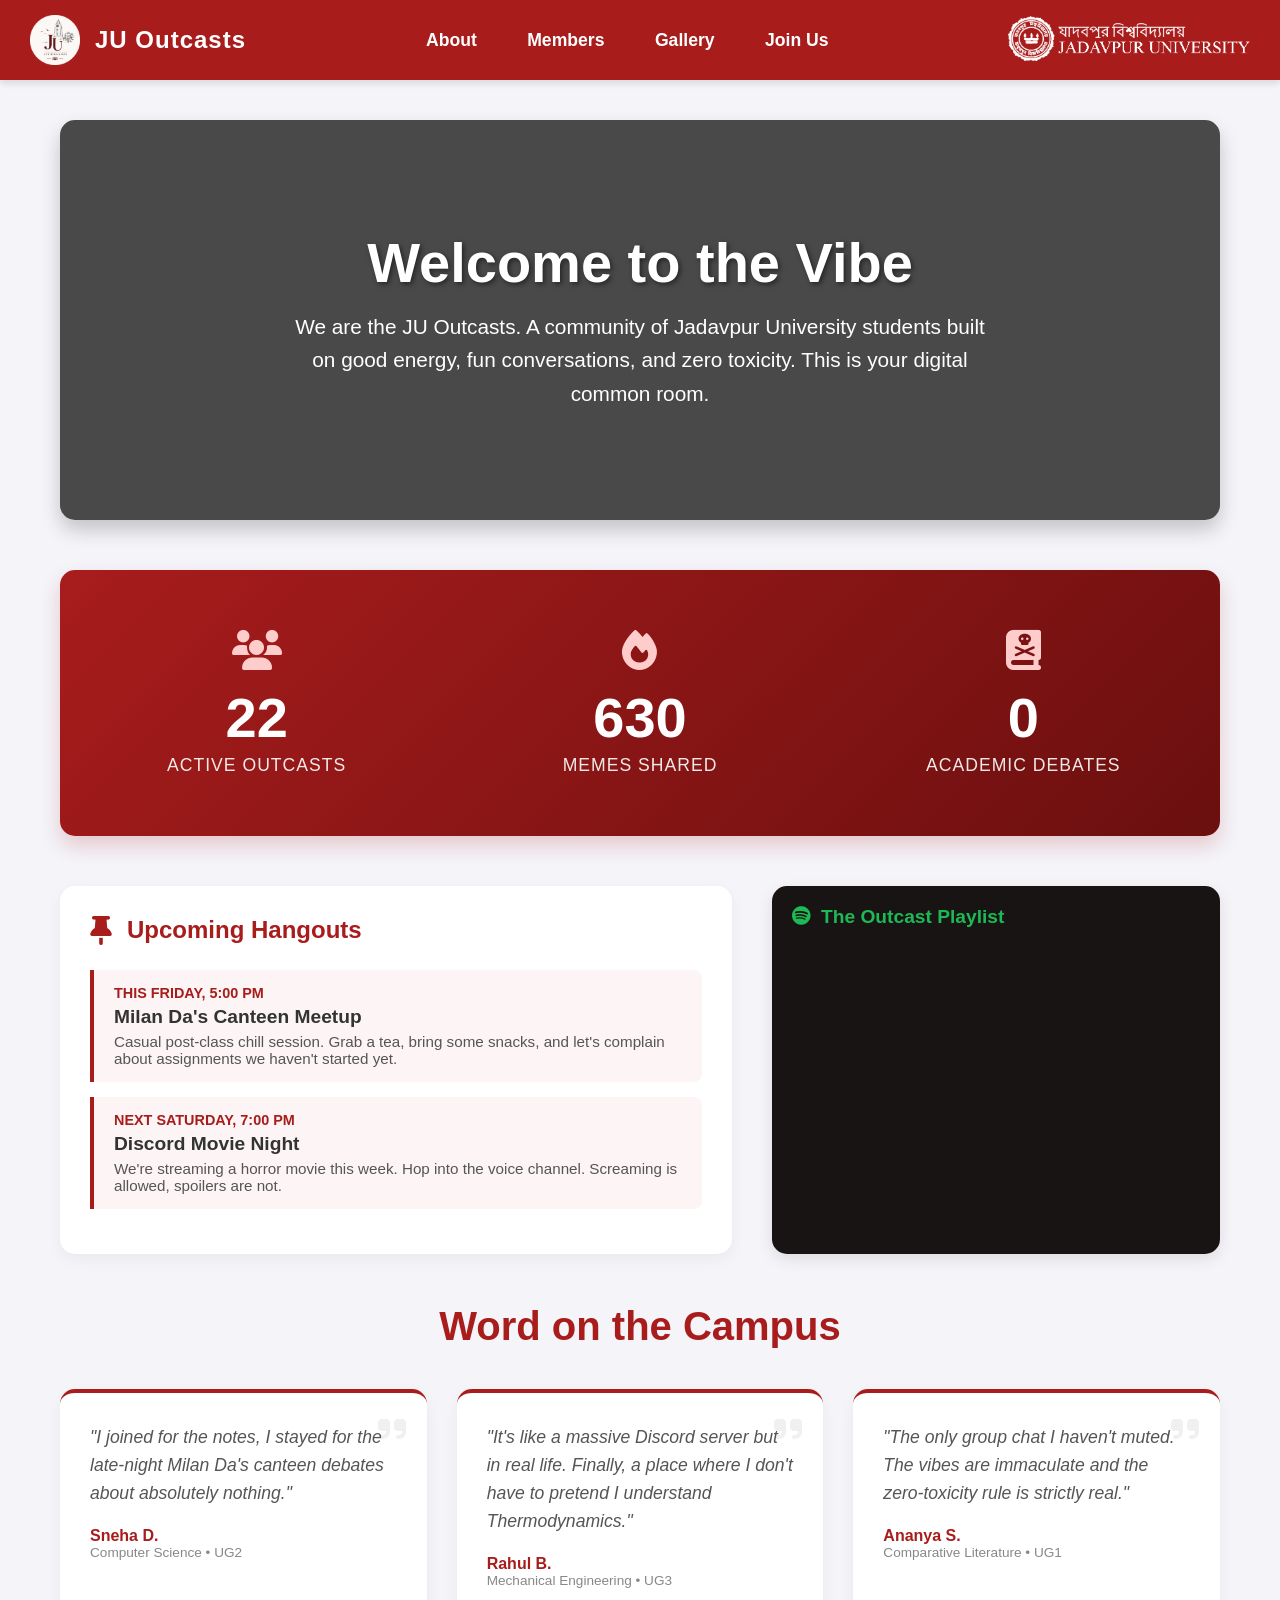
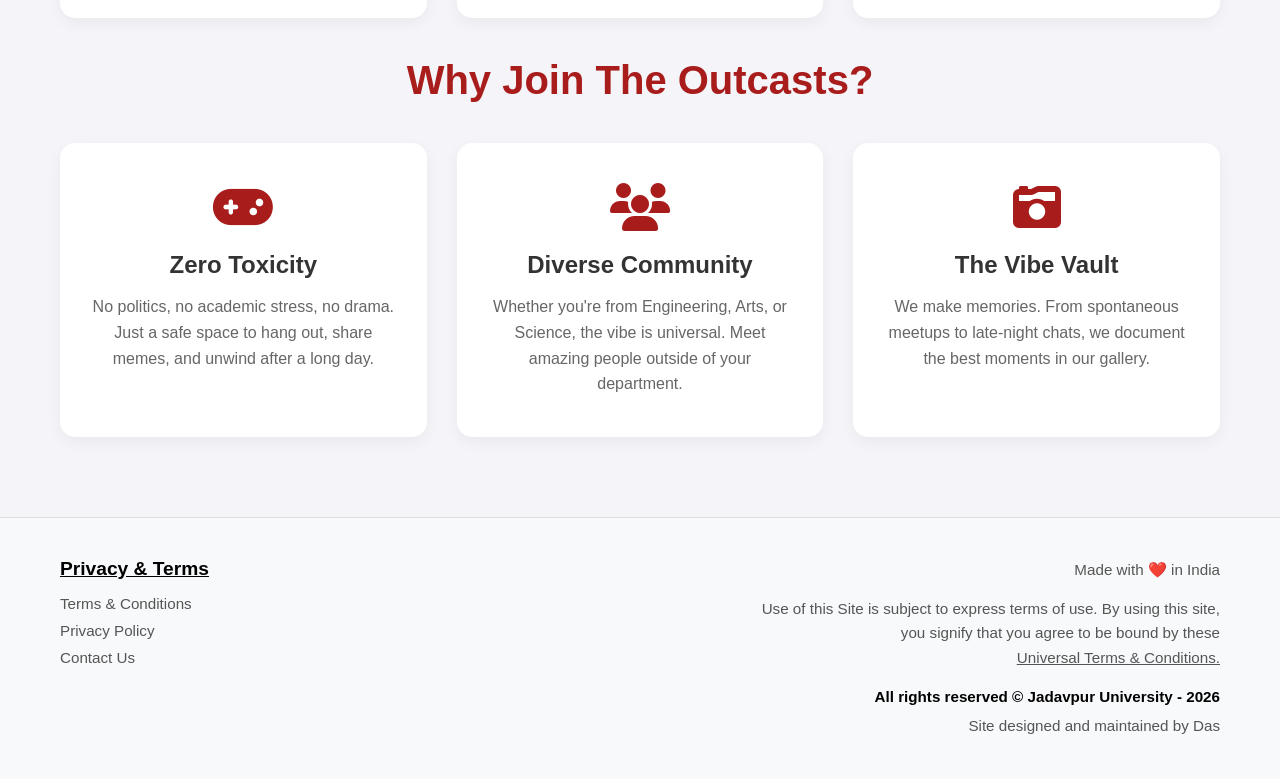
==== index.html @ 284cb922 "Add files via upload" ====
<!DOCTYPE html>
<html lang="en">
<head>
    <meta charset="UTF-8">
    <meta name="viewport" content="width=device-width, initial-scale=1.0">
    <title>JU Outcasts | Home</title>
    <link rel="icon" type="image/png" href="assets/logo.png">
    <link rel="stylesheet" href="https://cdnjs.cloudflare.com/ajax/libs/font-awesome/6.4.0/css/all.min.css">
    <link rel="stylesheet" href="style.css">
</head>
<body>

    <header>
        <div class="header-left">
            <a href="index.html">
                <img src="outcasts.png" alt="JU Outcasts Logo">
                <h1>JU Outcasts</h1>
            </a>
        </div>
        <nav>
            <!-- No active class here since Home isn't listed -->
            <a href="about.html">About</a>
            <a href="members.html">Members</a>
            <a href="gallery.html">Gallery</a>
            <a href="join.html">Join Us</a>
        </nav>
        <div class="header-right">
            <img src="JU.png" alt="Jadavpur University Banner Logo">
        </div>
    </header>

    <main>
        <div class="hero">
            <div id="bg-layer-1" class="hero-bg" style="background-image: url('assets/slide/1.jpeg'); opacity: 1; transform: scale(1.1);"></div>
            <div id="bg-layer-2" class="hero-bg" style="background-image: url('assets/slide/2.jpeg'); opacity: 0; transform: scale(1);"></div>
            <div class="hero-overlay"></div>
            <div class="hero-content">
                <h2>Welcome to the Vibe</h2>
                <p>We are the JU Outcasts. A community of Jadavpur University students built on good energy, fun conversations, and zero toxicity. This is your digital common room.</p>
            </div>
        </div>

        <div class="stats-container" id="statsSection">
            <div class="stat-item">
                <i class="fas fa-users"></i>
                <div class="stat-number" data-target="30">0</div>
                <div class="stat-label">Active Outcasts</div>
            </div>
            <div class="stat-item">
                <i class="fas fa-fire"></i>
                <div class="stat-number" data-target="1500">0</div>
                <div class="stat-label">Memes Shared</div>
            </div>
            <div class="stat-item">
                <i class="fas fa-book-dead"></i>
                <div class="stat-number" data-target="0">0</div>
                <div class="stat-label">Academic Debates</div>
            </div>
        </div>

        <div class="dashboard-grid">
            <div class="notice-board">
                <div class="notice-header">
                    <i class="fas fa-thumbtack"></i>
                    <h2>Upcoming Hangouts</h2>
                </div>
                <div class="notice-item">
                    <div class="notice-date">This Friday, 5:00 PM</div>
                    <div class="notice-title">Milan Da's Canteen Meetup</div>
                    <div class="notice-desc">Casual post-class chill session. Grab a tea, bring some snacks, and let's complain about assignments we haven't started yet.</div>
                </div>
                <div class="notice-item">
                    <div class="notice-date">Next Saturday, 7:00 PM</div>
                    <div class="notice-title">Discord Movie Night</div>
                    <div class="notice-desc">We're streaming a horror movie this week. Hop into the voice channel. Screaming is allowed, spoilers are not.</div>
                </div>
            </div>

            <div class="spotify-container">
                <div class="spotify-header">
                    <i class="fab fa-spotify"></i>
                    <span>The Outcast Playlist</span>
                </div>
                <iframe style="border-radius:12px" src="https://open.spotify.com/embed/playlist/37i9dQZF1DXcBWIGoYBM5M?utm_source=generator&theme=0" width="100%" height="100%" frameBorder="0" allowfullscreen="" allow="autoplay; clipboard-write; encrypted-media; fullscreen; picture-in-picture" loading="lazy"></iframe>
            </div>
        </div>

        <h2 class="section-title">Word on the Campus</h2>
        <div class="quotes-grid">
            <div class="quote-card">
                <i class="fas fa-quote-right"></i>
                <p class="quote-text">"I joined for the notes, I stayed for the late-night Milan Da's canteen debates about absolutely nothing."</p>
                <p class="quote-author">Sneha D.</p>
                <p class="quote-dept">Computer Science • UG2</p>
            </div>
            <div class="quote-card">
                <i class="fas fa-quote-right"></i>
                <p class="quote-text">"It's like a massive Discord server but in real life. Finally, a place where I don't have to pretend I understand Thermodynamics."</p>
                <p class="quote-author">Rahul B.</p>
                <p class="quote-dept">Mechanical Engineering • UG3</p>
            </div>
            <div class="quote-card">
                <i class="fas fa-quote-right"></i>
                <p class="quote-text">"The only group chat I haven't muted. The vibes are immaculate and the zero-toxicity rule is strictly real."</p>
                <p class="quote-author">Ananya S.</p>
                <p class="quote-dept">Comparative Literature • UG1</p>
            </div>
        </div>

        <h2 class="section-title">Why Join The Outcasts?</h2>
        <div class="features-grid">
            <div class="feature-card">
                <i class="fas fa-gamepad feature-icon"></i>
                <h3>Zero Toxicity</h3>
                <p>No politics, no academic stress, no drama. Just a safe space to hang out, share memes, and unwind after a long day.</p>
            </div>
            <div class="feature-card">
                <i class="fas fa-users feature-icon"></i>
                <h3>Diverse Community</h3>
                <p>Whether you're from Engineering, Arts, or Science, the vibe is universal. Meet amazing people outside of your department.</p>
            </div>
            <div class="feature-card">
                <i class="fas fa-camera-retro feature-icon"></i>
                <h3>The Vibe Vault</h3>
                <p>We make memories. From spontaneous meetups to late-night chats, we document the best moments in our gallery.</p>
            </div>
        </div>
    </main>

    <footer class="site-footer">
        <div class="footer-content">
            <div class="footer-left">
                <h4><u>Privacy & Terms</u></h4>
                <ul>
                    <li><a onclick="openTextModal('terms')">Terms & Conditions</a></li>
                    <li><a onclick="openTextModal('privacy')">Privacy Policy</a></li>
                    <li><a onclick="openTextModal('contact')">Contact Us</a></li>
                </ul>
            </div>
            <div class="footer-right">
                <p class="made-with">Made with ❤️ in India</p>
                <p class="legal-text">Use of this Site is subject to express terms of use. By using this site,<br>you signify that you agree to be bound by these<br><a onclick="openTextModal('terms')"><u>Universal Terms & Conditions.</u></a></p>
                <p class="copyright"><strong>All rights reserved © Jadavpur University - 2026</strong></p>
                <p>Site designed and maintained by Das</p>
            </div>
        </div>
    </footer>

    <!-- Text Modal Popup -->
    <div id="textModal" class="modal-overlay" onclick="closeModalOutside(event)">
        <div class="modal-content">
            <div class="modal-header">
                <h2 id="modalTitle">Information</h2>
                <span class="close-modal" onclick="closeTextModal()">&times;</span>
            </div>
            <div id="modalTextContent" class="modal-body">Loading...</div>
        </div>
    </div>

    <!-- Scripts -->
    <script>
        // Hero Slider
        const layer1 = document.getElementById('bg-layer-1');
        const layer2 = document.getElementById('bg-layer-2');
        let currentSlide = 1;
        const totalSlides = 10;
        let activeLayer = 1;

        setInterval(() => {
            currentSlide = currentSlide < totalSlides ? currentSlide + 1 : 1;
            if (activeLayer === 1) {
                layer2.style.backgroundImage = `url('assets/slide/${currentSlide}.jpeg')`;
                layer2.style.transform = 'scale(1.1)';
                layer2.style.opacity = '1';
                layer1.style.opacity = '0';
                layer1.style.transform = 'scale(1)';
                activeLayer = 2;
            } else {
                layer1.style.backgroundImage = `url('assets/slide/${currentSlide}.jpeg')`;
                layer1.style.transform = 'scale(1.1)';
                layer1.style.opacity = '1';
                layer2.style.opacity = '0';
                layer2.style.transform = 'scale(1)';
                activeLayer = 1;
            }
        }, 5000);

        // Counter Animation
        const counters = document.querySelectorAll('.stat-number');
        let animated = false;
        const animateCounters = () => {
            counters.forEach(counter => {
                const updateCount = () => {
                    const target = +counter.getAttribute('data-target');
                    const count = +counter.innerText;
                    const inc = target / 50; 
                    if (count < target) {
                        counter.innerText = Math.ceil(count + inc);
                        setTimeout(updateCount, 30);
                    } else {
                        counter.innerText = target + (target > 0 ? "+" : "");
                    }
                };
                updateCount();
            });
        }
        window.addEventListener('scroll', () => {
            const statsSection = document.getElementById('statsSection');
            if(statsSection) {
                const sectionPos = statsSection.getBoundingClientRect().top;
                const screenPos = window.innerHeight;
                if(sectionPos < screenPos && !animated) {
                    animateCounters();
                    animated = true;
                }
            }
        });

        // Modals
        const modalTitles = {
            'terms': 'Terms & Conditions',
            'privacy': 'Privacy Policy',
            'contact': 'Contact Us',
            'universal_terms': 'Universal Terms & Conditions'
        };

        function openTextModal(filename) {
            const modal = document.getElementById('textModal');
            const content = document.getElementById('modalTextContent');
            const title = document.getElementById('modalTitle');
            title.innerText = modalTitles[filename] || 'Information';
            content.innerText = 'Loading...';
            modal.style.display = 'flex';

            fetch(`assets/txt/${filename}.txt`)
                .then(response => {
                    if (!response.ok) throw new Error("");
                    return response.text();
                })
                .then(text => { content.innerText = text; })
                .catch(err => { content.innerText = `Error: Document not found. Please ensure assets/txt/${filename}.txt exists.`; });
        }
        function closeTextModal() { document.getElementById('textModal').style.display = 'none'; }
        function closeModalOutside(event) {
            const modal = document.getElementById('textModal');
            if (event.target === modal) modal.style.display = 'none';
        }
    </script>
</body>
</html>
---- style.css ----
/* =========================================
   GLOBAL STYLES & VARIABLES
========================================= */
:root {
    --ju-red: #A81C1C;
    --bg-color: #f4f4f9;
    --text-dark: #222;
    --text-light: #fff;
    --footer-bg: #f8f9fa;
    --footer-text: #555;
}

* { box-sizing: border-box; margin: 0; padding: 0; font-family: 'Segoe UI', Tahoma, Geneva, Verdana, sans-serif; }
body { background-color: var(--bg-color); color: var(--text-dark); display: flex; flex-direction: column; min-height: 100vh; }
main { flex: 1; padding: 40px 20px; max-width: 1200px; margin: 0 auto; width: 100%; }
.section-title { text-align: center; color: var(--ju-red); margin-bottom: 40px; font-size: 2.5rem; }

/* =========================================
   HEADER & NAVIGATION (CAPSULE STYLE)
========================================= */
header {
    background-color: var(--ju-red); color: var(--text-light); padding: 15px 30px;
    display: flex; justify-content: space-between; align-items: center;
    box-shadow: 0 4px 6px rgba(0,0,0,0.1); position: sticky; top: 0; z-index: 100;
}
.header-left a { display: flex; align-items: center; gap: 15px; text-decoration: none; color: white; }
.header-left img { height: 50px; }
.header-left h1 { font-size: 1.5rem; letter-spacing: 1px; }
.header-right img { height: 45px; } 

nav a { 
    color: white; text-decoration: none; margin: 0 5px; padding: 8px 18px; 
    border-radius: 30px; font-weight: bold; font-size: 1.1rem; 
    transition: background-color 0.3s ease, color 0.3s ease; 
}
nav a:hover { background-color: rgba(255, 255, 255, 0.1); }
nav a.active { background-color: rgba(255, 255, 255, 0.2); } /* Transparent capsule for active page */

/* =========================================
   HOMEPAGE: CINEMATIC HERO & DASHBOARD
========================================= */
.hero {
    position: relative; overflow: hidden; border-radius: 15px; color: white; text-align: center;
    padding: 100px 20px; margin-bottom: 50px; box-shadow: 0 10px 20px rgba(0,0,0,0.2);
    display: flex; flex-direction: column; justify-content: center; align-items: center; min-height: 400px;
}
.hero-bg {
    position: absolute; top: 0; left: 0; width: 100%; height: 100%; background-size: cover;
    background-position: center; transition: opacity 1.5s ease-in-out, transform 6s linear; z-index: 0;
}
.hero-overlay { position: absolute; top: 0; left: 0; width: 100%; height: 100%; background: linear-gradient(rgba(0, 0, 0, 0.7), rgba(0, 0, 0, 0.7)); z-index: 1; }
.hero-content { position: relative; z-index: 2; }
.hero-content h2 { font-size: 3.5rem; margin-bottom: 15px; text-shadow: 2px 2px 5px rgba(0,0,0,0.5); }
.hero-content p { font-size: 1.3rem; max-width: 700px; margin: 0 auto; line-height: 1.6; }

.stats-container { display: grid; grid-template-columns: repeat(auto-fit, minmax(200px, 1fr)); gap: 30px; background: linear-gradient(135deg, var(--ju-red), #6b0f0f); padding: 60px 20px; border-radius: 15px; color: white; text-align: center; margin-bottom: 50px; box-shadow: 0 10px 20px rgba(168, 28, 28, 0.2); }
.stat-item i { font-size: 2.5rem; margin-bottom: 15px; color: #ffcccc; }
.stat-number { font-size: 3.5rem; font-weight: bold; margin-bottom: 5px; }
.stat-label { font-size: 1.1rem; text-transform: uppercase; letter-spacing: 1px; opacity: 0.9; }

.dashboard-grid { display: grid; grid-template-columns: 1.5fr 1fr; gap: 40px; margin-bottom: 50px; align-items: stretch; }
.notice-board { background: white; padding: 30px; border-radius: 15px; box-shadow: 0 5px 15px rgba(0,0,0,0.05); }
.notice-header { display: flex; align-items: center; gap: 15px; margin-bottom: 25px; color: var(--ju-red); }
.notice-header i { font-size: 1.8rem; }
.notice-item { border-left: 4px solid var(--ju-red); background: #fdf5f5; padding: 15px 20px; margin-bottom: 15px; border-radius: 0 8px 8px 0; }
.notice-date { font-weight: bold; color: var(--ju-red); font-size: 0.9rem; margin-bottom: 5px; text-transform: uppercase; }
.notice-title { font-size: 1.2rem; font-weight: bold; margin-bottom: 5px; color: #333; }
.notice-desc { color: #555; font-size: 0.95rem; }
.spotify-container { background: #191414; padding: 20px; border-radius: 15px; box-shadow: 0 5px 15px rgba(0,0,0,0.1); display: flex; flex-direction: column; }
.spotify-header { color: #1DB954; display: flex; align-items: center; gap: 10px; margin-bottom: 15px; font-weight: bold; font-size: 1.2rem; }

.quotes-grid { display: grid; grid-template-columns: repeat(auto-fit, minmax(300px, 1fr)); gap: 30px; margin-bottom: 40px; }
.quote-card { background: white; padding: 30px; border-radius: 15px; box-shadow: 0 5px 15px rgba(0,0,0,0.05); position: relative; border-top: 4px solid var(--ju-red); }
.quote-card i { position: absolute; top: 20px; right: 20px; font-size: 2rem; color: #f0f0f0; }
.quote-text { font-size: 1.1rem; font-style: italic; color: #555; line-height: 1.6; margin-bottom: 20px; z-index: 2; position: relative; }
.quote-author { font-weight: bold; color: var(--ju-red); }
.quote-dept { font-size: 0.85rem; color: #888; }

.features-grid { display: grid; grid-template-columns: repeat(auto-fit, minmax(280px, 1fr)); gap: 30px; margin-bottom: 40px; }
.feature-card { background: white; padding: 40px 30px; border-radius: 15px; text-align: center; box-shadow: 0 5px 15px rgba(0,0,0,0.05); transition: transform 0.4s; }
.feature-card:hover { transform: translateY(-10px); box-shadow: 0 15px 30px rgba(168, 28, 28, 0.1); }
.feature-icon { font-size: 3rem; color: var(--ju-red); margin-bottom: 20px; }
.feature-card h3 { font-size: 1.5rem; margin-bottom: 15px; color: #333; }
.feature-card p { color: #666; line-height: 1.6; }

@media (max-width: 850px) { .dashboard-grid { grid-template-columns: 1fr; } }

/* =========================================
   ABOUT US PAGE
========================================= */
.about-grid { display: grid; grid-template-columns: 1fr 1fr; gap: 50px; align-items: center; margin-bottom: 50px; }
.about-text h3 { color: var(--ju-red); font-size: 2rem; margin-bottom: 20px; }
.about-text p { font-size: 1.1rem; line-height: 1.8; color: #555; margin-bottom: 15px; }
.about-image { width: 100%; border-radius: 15px; box-shadow: 0 15px 30px rgba(0,0,0,0.15); transition: transform 0.3s; }
.about-image:hover { transform: scale(1.02); }
.highlight-box { background: linear-gradient(135deg, var(--ju-red), #6b0f0f); color: white; padding: 50px 30px; border-radius: 15px; text-align: center; box-shadow: 0 10px 20px rgba(168, 28, 28, 0.2); }
.highlight-box h3 { font-size: 2.2rem; margin-bottom: 15px; color: white; }
.highlight-box p { font-size: 1.2rem; max-width: 800px; margin: 0 auto; line-height: 1.6; opacity: 0.9; }
@media (max-width: 768px) { .about-grid { grid-template-columns: 1fr; } }

/* =========================================
   MEMBERS PAGE
========================================= */
.members-grid { display: grid; grid-template-columns: repeat(auto-fill, minmax(260px, 1fr)); gap: 30px; justify-items: center; }
.member-card { background: white; border-radius: 15px; overflow: hidden; box-shadow: 0 6px 15px rgba(0,0,0,0.1); text-align: center; transition: transform 0.3s ease; display: flex; flex-direction: column; width: 100%; max-width: 320px; }
.member-card:hover { transform: translateY(-5px); }
.member-photo { width: 100%; aspect-ratio: 1 / 1; object-fit: cover; background-color: #ddd; }
.member-info { padding: 20px; }
.member-name { font-size: 1.4rem; color: var(--ju-red); margin-bottom: 5px; font-weight: bold; }
.member-status { font-weight: bold; color: #333; font-size: 1rem; margin-bottom: 10px; text-transform: uppercase; letter-spacing: 1px;}
.member-dept { font-weight: 500; color: #555; font-size: 0.95rem; margin-bottom: 5px; }
.member-course { color: #888; font-size: 0.9rem; margin-bottom: 15px; }
.member-socials a { color: var(--ju-red); font-size: 1.3rem; margin: 0 10px; transition: color 0.3s; }
.member-socials a:hover { color: #333; }

/* =========================================
   GALLERY PAGE
========================================= */
.gallery-controls { display: flex; justify-content: flex-end; margin-bottom: 20px; }
.gallery-btn { background: var(--ju-red); color: white; border: none; padding: 10px 20px; border-radius: 5px; cursor: pointer; font-weight: bold; font-size: 1rem; }
.gallery-grid { display: grid; grid-template-columns: repeat(auto-fill, minmax(200px, 1fr)); gap: 15px; }
.gallery-grid img { width: 100%; aspect-ratio: 1/1; object-fit: cover; border-radius: 10px; box-shadow: 0 4px 8px rgba(0,0,0,0.1); transition: transform 0.3s; cursor: pointer; }
.gallery-grid img:hover { transform: scale(1.05); }

/* =========================================
   JOIN US PAGE
========================================= */
.join-container { display: flex; flex-wrap: wrap; gap: 40px; align-items: flex-start; }
.rules-box, .form-box { background: white; padding: 30px; border-radius: 12px; box-shadow: 0 5px 15px rgba(0,0,0,0.05); flex: 1; min-width: 300px; }
.rules-box h3 { color: var(--ju-red); margin-bottom: 20px; font-size: 1.5rem; }
.rules-box ul { list-style-type: none; padding: 0; }
.rules-box li { margin-bottom: 15px; padding-left: 30px; position: relative; font-size: 1.05rem; }
.rules-box li::before { content: '🚫'; position: absolute; left: 0; top: 0; }
.rules-box li:last-child::before { content: '✨'; }
.form-group { margin-bottom: 20px; }
label { display: block; margin-bottom: 8px; font-weight: bold; }
input[type="text"], input[type="tel"], select { width: 100%; padding: 12px; border: 2px solid #eee; border-radius: 8px; font-size: 1rem; }
.submit-btn { width: 100%; background-color: var(--ju-red); color: white; border: none; padding: 15px; font-size: 1.1rem; border-radius: 8px; cursor: pointer; font-weight: bold; }
.submit-btn:hover { background-color: #8a1616; }

/* =========================================
   FOOTER (RED HOVER LOGIC INCLUDED)
========================================= */
.site-footer { background-color: var(--footer-bg); color: var(--footer-text); padding: 40px 60px; margin-top: auto; font-size: 0.95rem; border-top: 1px solid #ddd; }
.footer-content { display: flex; justify-content: space-between; align-items: flex-start; max-width: 1200px; margin: 0 auto; flex-wrap: wrap; gap: 20px; }
.footer-left h4 { font-size: 1.2rem; margin-bottom: 15px; color: #000; }
.footer-left ul { list-style: none; padding: 0; }
.footer-left li { margin-bottom: 10px; }
.footer-left a { color: var(--footer-text); text-decoration: none; cursor: pointer; transition: color 0.3s ease; }
.footer-left a:hover { color: var(--ju-red); text-decoration: none; }
.footer-right { text-align: right; line-height: 1.6; }
.footer-right .made-with { margin-bottom: 15px; }
.footer-right .legal-text { margin-bottom: 15px; }
.footer-right a { color: var(--footer-text); text-decoration: underline; cursor: pointer; transition: color 0.3s ease; }
.footer-right a:hover { color: var(--ju-red); text-decoration: underline; }
.footer-right .copyright { color: #000; margin-bottom: 5px; }

/* =========================================
   MODALS (FOOTER & LIGHTBOX)
========================================= */
.modal-overlay {
    display: none; position: fixed; top: 0; left: 0; width: 100%; height: 100%;
    background: rgba(0, 0, 0, 0.6); z-index: 1000; justify-content: center; align-items: center; padding: 20px;
}
.modal-content {
    background: white; padding: 0; border-radius: 8px; max-width: 700px; width: 100%;
    max-height: 85vh; display: flex; flex-direction: column; box-shadow: 0 10px 30px rgba(0,0,0,0.3);
}
.modal-header {
    padding: 20px 25px; border-bottom: 1px solid #e0e0e0; display: flex; justify-content: space-between; align-items: center;
}
.modal-header h2 { color: #6b1515; margin: 0; font-size: 1.6rem; }
.close-modal { font-size: 1.5rem; cursor: pointer; color: #999; font-weight: bold; line-height: 1; }
.close-modal:hover { color: #333; }
.modal-body {
    padding: 25px; overflow-y: auto; line-height: 1.6; white-space: pre-wrap;
    font-family: 'Courier New', Courier, monospace; color: #333;
}
.lightbox-content { max-width: 90vw; max-height: 90vh; background: transparent; box-shadow: none;}
.lightbox-content img { width: 100%; height: 100%; object-fit: contain; border-radius: 5px; }
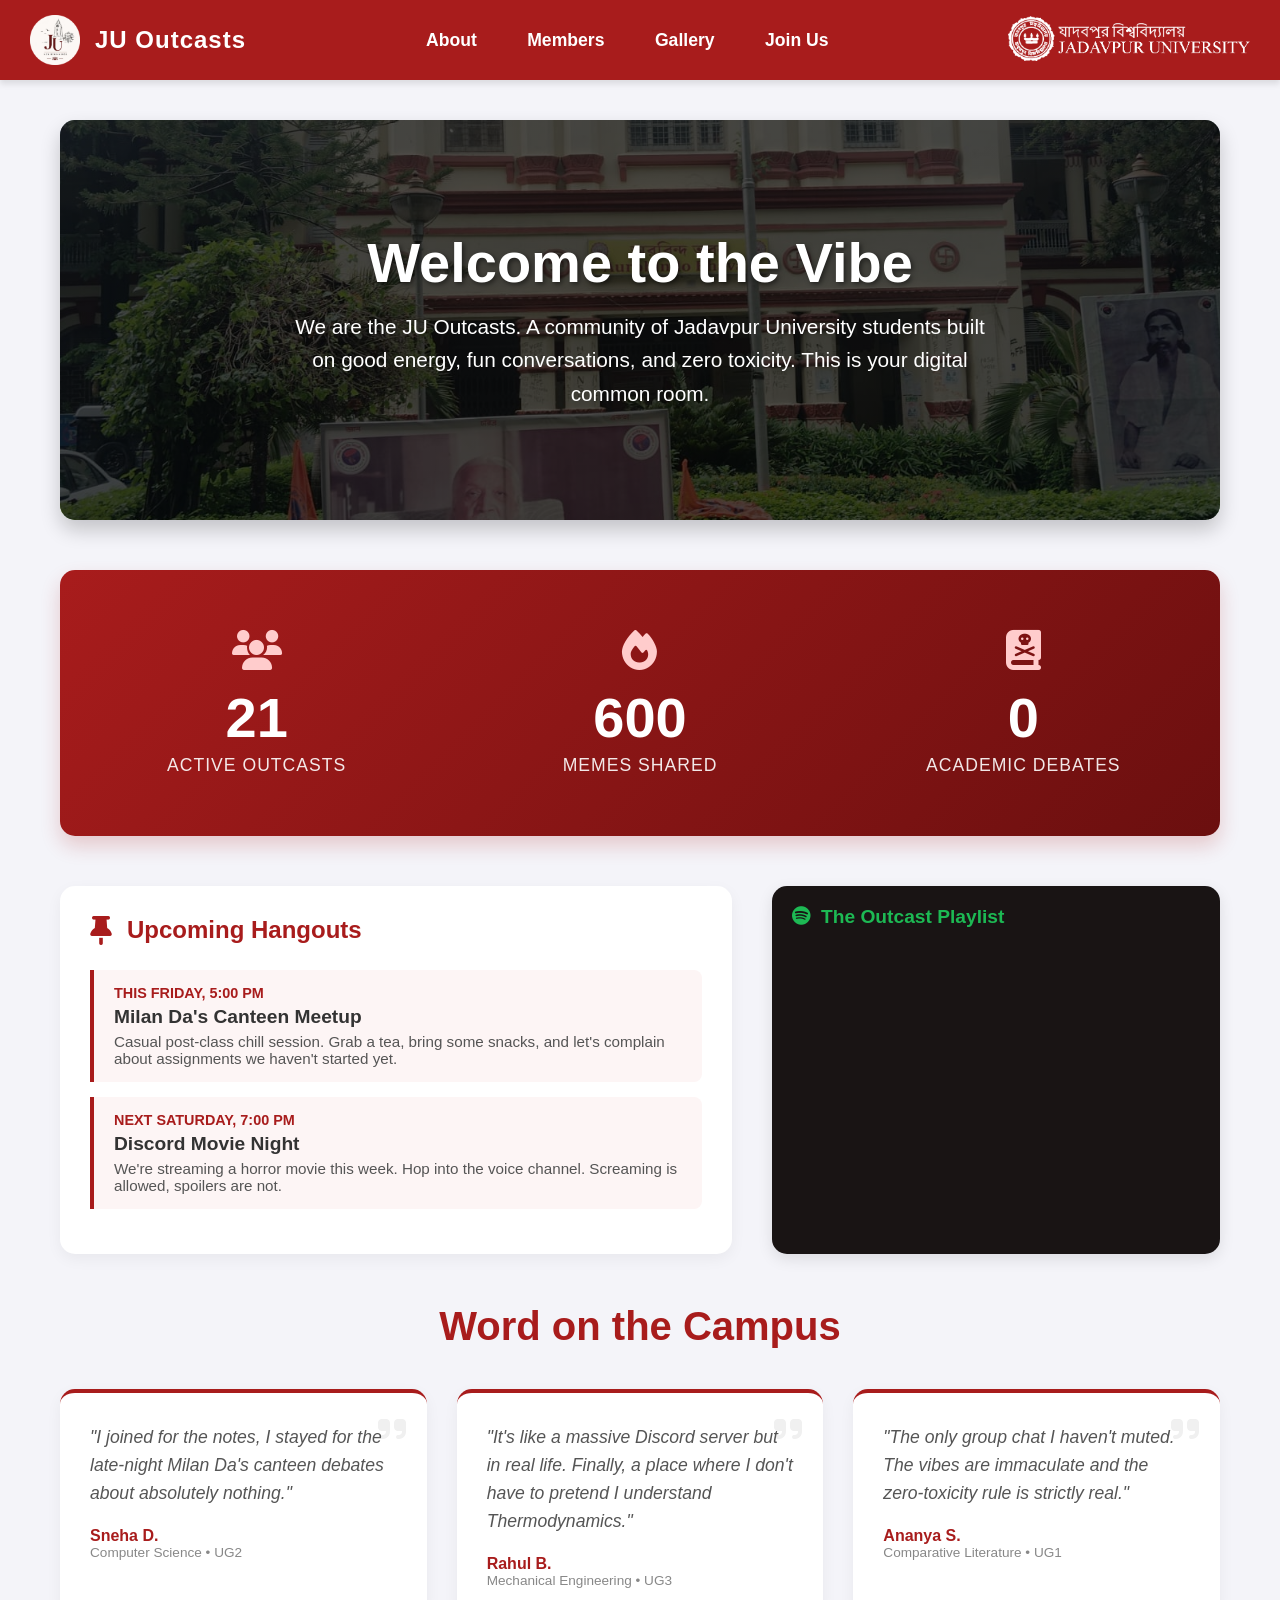
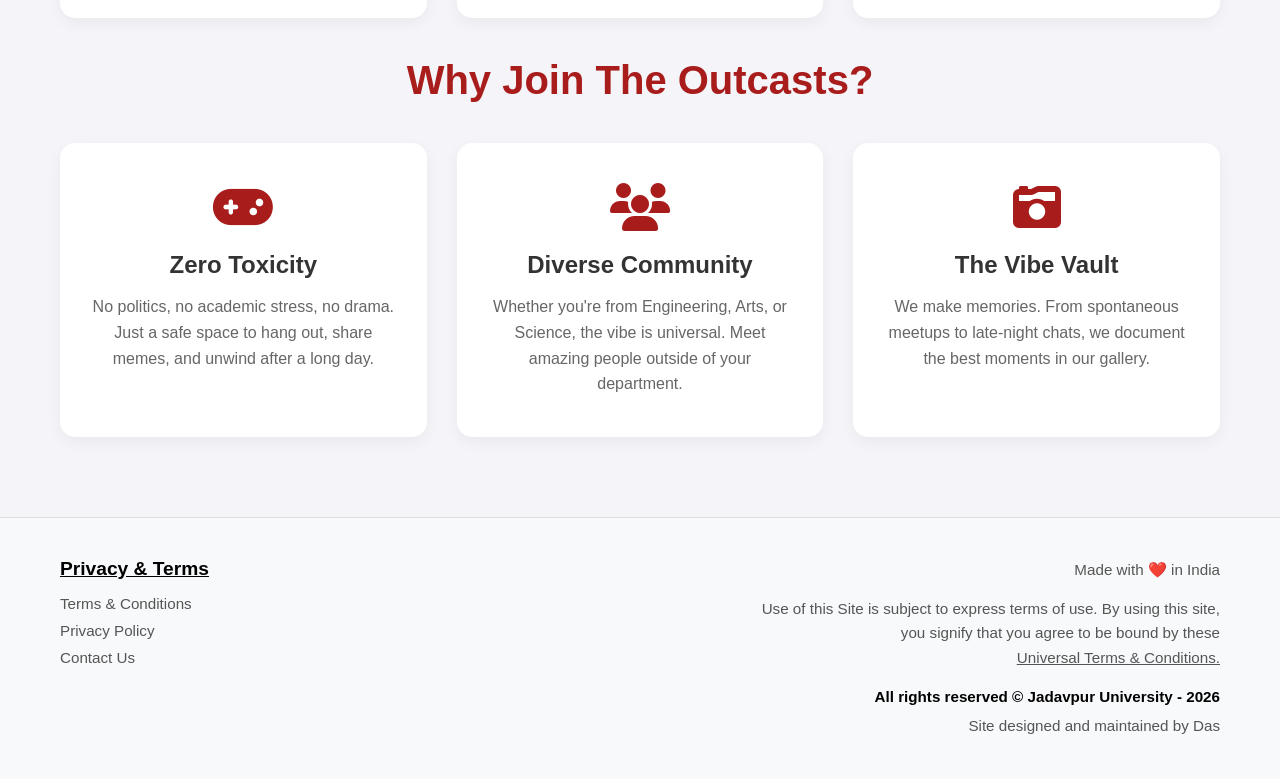
==== commit e0374746: "Update index.html" ====
--- a/index.html
+++ b/index.html
@@ -2,7 +2,7 @@
 <html lang="en">
 <head>
     <meta charset="UTF-8">
-    <meta name="viewport" content="width=device-width, initial-scale=1.0">
+    <meta name="viewport" content="width=1200">
     <title>JU Outcasts | Home</title>
     <link rel="icon" type="image/png" href="assets/logo.png">
     <link rel="stylesheet" href="https://cdnjs.cloudflare.com/ajax/libs/font-awesome/6.4.0/css/all.min.css">
@@ -247,4 +247,4 @@
         }
     </script>
 </body>
-</html>+</html>
